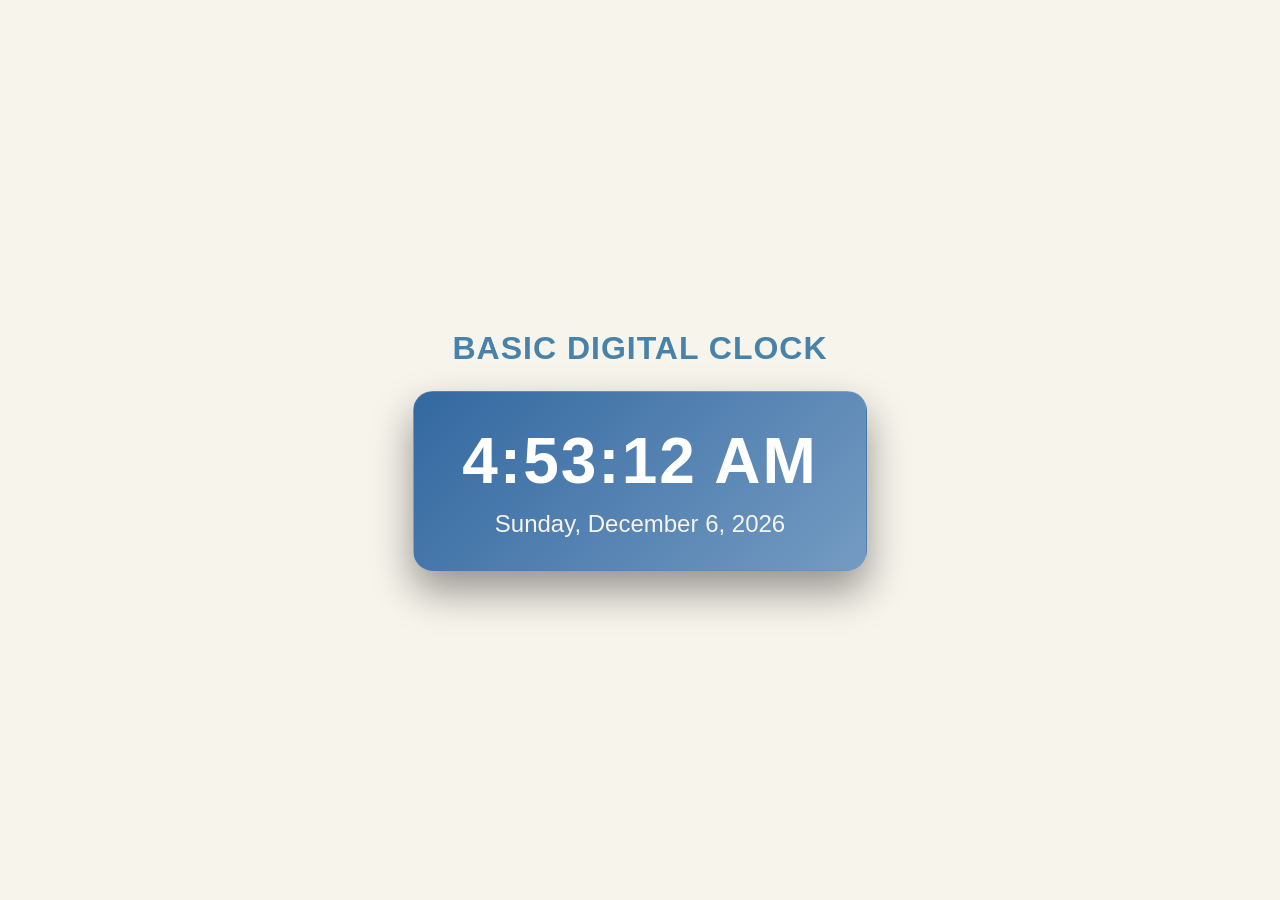
==== basicdigitalclock/index.html @ b6b8eb38 "Create Basic Digital Clock" ====
<!DOCTYPE html>
<html lang="en">
  <head>
    <meta charset="UTF-8" />
    <meta name="viewport" content="width=device-width, initial-scale=1.0" />
    <link rel="icon" href="./assets/favicon.png" type="image/png" sizes="32x32" />
    <title>Basic Digital Clock</title>
    <link rel="stylesheet" href="./styles.css" />
    <script src="./script.js" defer></script>
  </head>
  <body>
    <h1 class="title">Basic Digital Clock</h1>
    <div class="clock-container">
      <div id="time" class="time">00:00:00</div>
      <div id="date" class="date">Thursday, November 12, 2026</div>
    </div>
  </body>
</html>
---- basicdigitalclock/styles.css ----
* {
  margin: 0;
  padding: 0;
  box-sizing: border-box;
}

body {
  background-color: #F6F4EB;
  font-family: 'Inter', sans-serif;
  display: flex;
  flex-direction: column;
  justify-content: center;
  align-items: center;
  min-height: 100vh;
}

.title {
  font-size: 32px;
  font-family: "Quicksand", sans-serif;
  font-weight: 700;
  text-transform: uppercase;
  letter-spacing: 1px;
  color: #4682A9;
  margin-bottom: 24px;
}

.clock-container {
  background: linear-gradient(135deg, #3368A0, #749BC2);
  padding: 32px 48px;
  border-radius: 20px;
  text-align: center;
  box-shadow: 0 20px 40px rgba(0, 0, 0, 0.4);
  border: 1px solid rgba(255, 255, 255, 0.08);
}

.time {
  font-size: 64px;
  color: #FFFFFF;
  font-weight: 700;
  letter-spacing: 2px;
}

.date {
  font-size: 24px;
  color: #F6F4EB;
  margin-top: 12px;
}
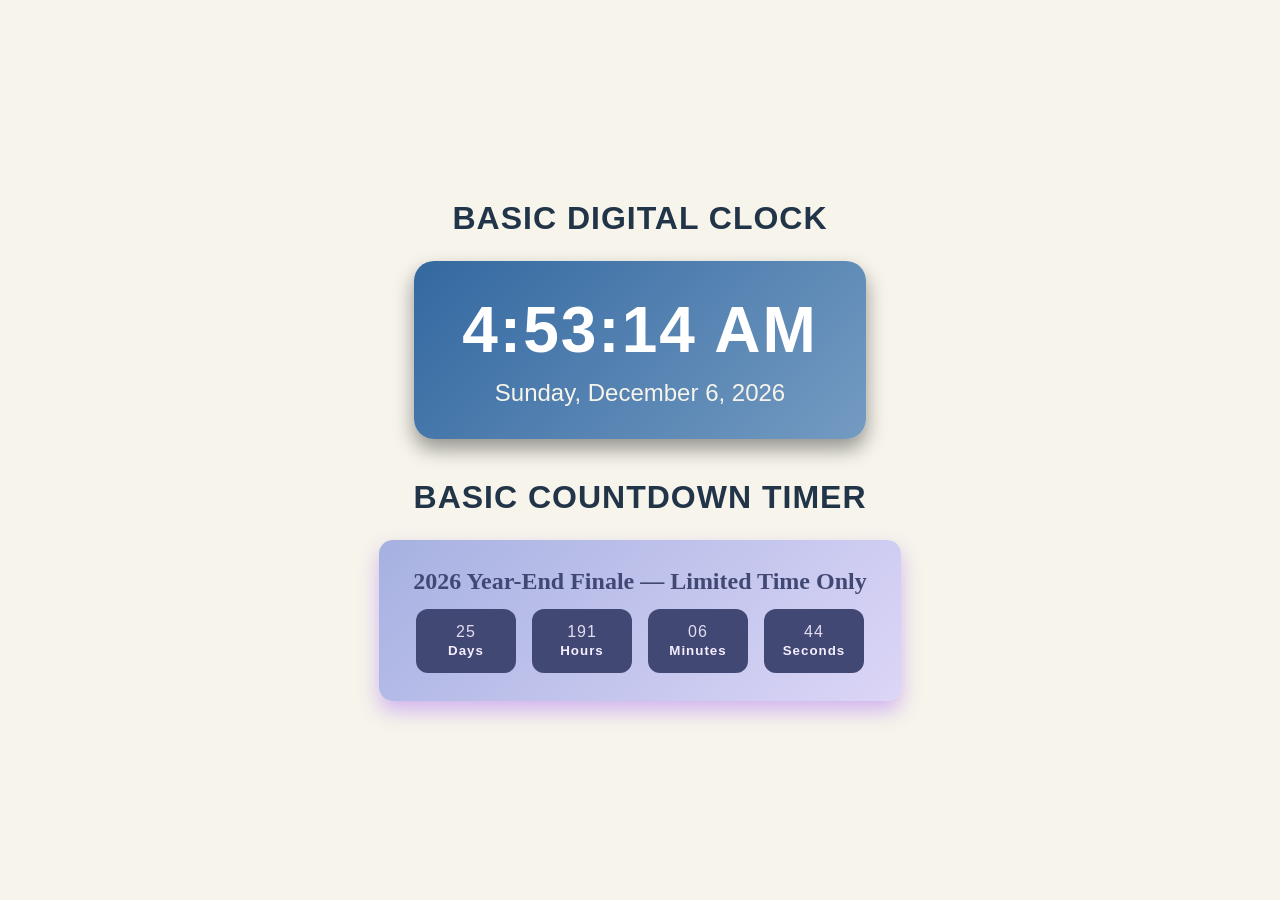
==== commit af6021ae: "Create Basic Countdown Timer" ====
--- a/basicdigitalclock/index.html
+++ b/basicdigitalclock/index.html
@@ -4,15 +4,27 @@
     <meta charset="UTF-8" />
     <meta name="viewport" content="width=device-width, initial-scale=1.0" />
     <link rel="icon" href="./assets/favicon.png" type="image/png" sizes="32x32" />
-    <title>Basic Digital Clock</title>
+    <title>Basic Clocks</title>
     <link rel="stylesheet" href="./styles.css" />
     <script src="./script.js" defer></script>
   </head>
   <body>
-    <h1 class="title">Basic Digital Clock</h1>
+    <!-- Basic Digital Clock -->
+    <h2 class="title">Basic Digital Clock</h2>
     <div class="clock-container">
       <div id="time" class="time">00:00:00</div>
       <div id="date" class="date">Thursday, November 12, 2026</div>
     </div>
+    <!-- Basic Countdown Timer -->
+    <h2 class="title">Basic Countdown Timer</h2>
+    <div class="timer">
+      <h3>2026 Year-End Finale — Limited Time Only</h3>
+      <div class="countdown">
+        <div><span id="days">00</span><small>Days</small></div>
+        <div><span id="hours">00</span><small>Hours</small></div>
+        <div><span id="minutes">00</span><small>Minutes</small></div>
+        <div><span id="seconds">00</span><small>Seconds</small></div>
+      </div>
+    </div>
   </body>
 </html>
--- a/basicdigitalclock/styles.css
+++ b/basicdigitalclock/styles.css
@@ -20,17 +20,18 @@
   font-weight: 700;
   text-transform: uppercase;
   letter-spacing: 1px;
-  color: #4682A9;
+  color: #213448;
   margin-bottom: 24px;
 }
 
+/* Basic Digital Clock */
 .clock-container {
   background: linear-gradient(135deg, #3368A0, #749BC2);
   padding: 32px 48px;
   border-radius: 20px;
   text-align: center;
-  box-shadow: 0 20px 40px rgba(0, 0, 0, 0.4);
-  border: 1px solid rgba(255, 255, 255, 0.08);
+  box-shadow: 0 10px 20px rgba(0, 0, 0, 0.4);
+  margin-bottom: 40px;
 }
 
 .time {
@@ -44,4 +45,44 @@
   font-size: 24px;
   color: #F6F4EB;
   margin-top: 12px;
+}
+
+/* Basic Countdown Timer */
+.timer {
+  text-align: center;
+  background: linear-gradient(135deg, #A6B1E1, #DCD6F7);
+  color: #424874;
+  padding: 28px 34px;
+  border-radius: 14px;
+  box-shadow: 0 10px 20px rgba(156, 88, 245, 0.4);
+}
+
+.timer h3 {
+  font-family: "Playfair Display", serif;
+  font-size: 24px;
+  margin-bottom: 14px;
+}
+
+.countdown {
+  display: flex;
+  justify-content: center;
+  gap: 16px;
+  letter-spacing: 1px;
+}
+
+.countdown div {
+  min-width: 100px;
+  background: #424874;
+  color: #F4EEFF;
+  padding: 14px 0;
+  border-radius: 12px;
+  font-family: "Lato", sans-serif;
+  font-weight: 700;
+}
+
+.countdown span {
+  display: block;
+  font-size: 16px;
+  font-weight: 500;
+  opacity: 0.9;
 }
